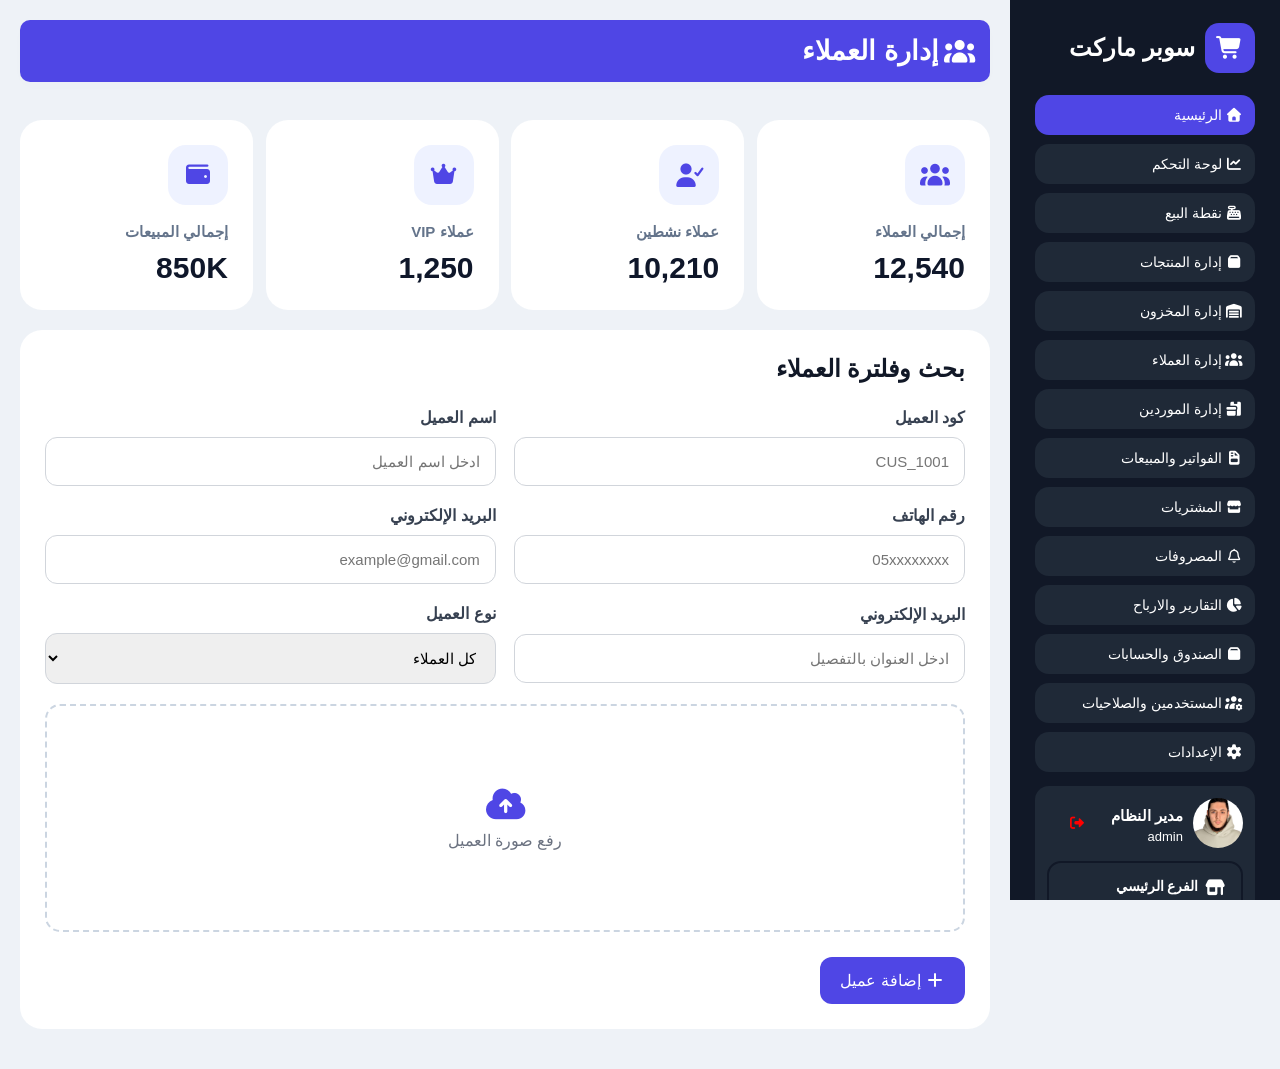
==== html/customer.html @ a7239fab "Add files via upload" ====
<!doctype html>
<html lang="en">
  <head>
    <meta charset="UTF-8" />
    <meta name="viewport" content="width=device-width, initial-scale=1.0" />
    <title>Customer Management - إدارة العملاء</title>
    <link rel="stylesheet" href="../css/all.min.css" />
    <link rel="stylesheet" href="../css/customer_style.css" />
    <link rel="stylesheet" href="../css/customer_layout.css" />
    <link rel="stylesheet" href="../css/customer_media_quarey.css" />
  </head>
  <body>
    <div id="customer">
      <div class="container">
        <div class="inner">
          <iframe
            src="sidebar.html"
            frameborder="0"
            title="sidebar"
            scrolling="no"
          ></iframe>
          <div class="content">
            <div class="header">
              <div class="titel">
                <i class="fa-solid fa-users"></i>
                <h2>إدارة العملاء</h2>
              </div>
        <!-- <div class="used-name">
                <i class="fa-solid fa-user"></i>
                <span> مدير النظام</span>
            </div> -->
            </div>
            <div class="cards">
                <div class="card lg-49 xl-24">
                    <div class="card-icon">
                        <i class="fa-solid fa-users"></i> 
                    </div>
                    <h3>إجمالي العملاء</h3>
                    <p>12,540</p>
                </div>
                <div class="card lg-49 xl-24">
                    <div class="card-icon">
                        <i class="fa-solid fa-user-check"></i>
                    </div>
                    <h3>عملاء نشطين</h3>
                    <p>10,210</p>
                </div>
                <div class="card lg-49 xl-24">
                    <div class="card-icon">
                        <i class="fa-solid fa-crown"></i> 
                    </div>
                    <h3>عملاء VIP</h3>
                    <p>1,250</p>
                </div>
                <div class="card lg-49 xl-24">
                    <div class="card-icon">
                        <i class="fa-solid fa-wallet"></i> 
                    </div>
                    <h3>إجمالي المبيعات</h3>
                    <p>850K</p>
                </div>
            </div>
            <div class="filters">
                <div class="titel">
                    <h3>بحث وفلترة العملاء</h3>
                </div>
                <div class="filter">
                    <div class="input-group lg-49">
                        <label for="cus-code">كود العميل</label>
                        <input type="search" id="cus-code" placeholder="CUS_1001">
                    </div>
                    <div class="input-group lg-49">
                        <label for="cus-name">اسم العميل</label>
                        <input type="search" id="cus-name" placeholder="ادخل اسم العميل">
                    </div>
                    <div class="input-group lg-49">
                        <label for="cus-phone">رقم الهاتف</label>
                        <input type="tel" id="cus-phone" placeholder="05xxxxxxxx" min="9" max="12" dir="rtl">
                    </div>
                    <div class="input-group lg-49">
                        <label for="cus-email">البريد الإلكتروني</label>
                        <input type="email" id="cus-email" placeholder="example@gmail.com">
                    </div>
                    <div class="input-group lg-49">
                        <label for="cus-location">البريد الإلكتروني</label>
                        <input type="search" id="cus-location" placeholder="ادخل العنوان بالتفصيل">
                    </div>
                    <div class="input-group lg-49">
                        <label for="cus-type">نوع العميل</label>
                        <select name="cus-type" id="cus-type">
                            <option value="cus-all">كل العملاء</option>
                            <option value="cus-regular">عميل عادي</option>
                            <option value="cus-VIP">VIP</option>
                        </select>
                    </div>
                    <div class="upload-img lg-100">
                        <label for="upload-img">
                            <i class="fa-solid fa-cloud-arrow-up"></i>
                            <p>رفع صورة العميل</p>
                        </label>
                        <input type="file" accept="image/*" hidden id="upload-img">
                    </div>
                </div>
                <div class="button">
                    <button type="submit">
                        <i class="fa-solid fa-plus"></i>
                        <span> إضافة عميل</span>
                    </button>
                </div>
            </div>
          </div>
        </div>
      </div>
    </div>
  </body>
</html>
---- css/customer_style.css ----
#customer .container .inner {
    display: flex;
    background-color: #EEF2F7;
}
#customer .container .inner .content {
    padding: 120px 20px 20px 20px;
    flex: 1;
}
#customer .container .inner .content .header {
    background-color: #4F46E5;
    color: #ffffff;
    padding: 15px;
    border-radius: 10px;
    font-size: 18px;
    display: flex;
    margin-bottom: 30px;
    justify-content: space-between;
    align-items: center;
    position: fixed;
    top: 20px;
    left: 20px;
    right: 290px;
    z-index: 1000;
    box-shadow: 0 4px 15px rgba(0,0,0,0.01);
}
#customer .container .inner .content .header .titel {
    display: flex;
    justify-content: center;
    align-items: center;
}
#customer .container .inner .content .header .titel i {
    font-size: 25px;
    margin-left: 5px;
}
/* #inventory .container .inner .content .header .used-name {
    display: flex;
    justify-content: center;
    align-items: center;
}
#inventory .container .inner .content .header .used-name i {
    width: 40px;
    height: 40px;
    border-radius: 50%;
    background-color: #B3ACEE;
    color: #584DD1;
    display: flex;
    justify-content: center;
    align-items: center;
    margin-left: 5px;
} */
#customer .container .inner .content .cards .card {
    background-color: #ffffff;
    border-radius: 22px;
    padding: 25px;
    margin-bottom: 20px;
    transition: 0.3s;
}
#customer .container .inner .content .cards .card:hover {
    transform: translateY(-5px);
}
#customer .container .inner .content .cards .card .card-icon {
    width: 60px;
    height: 60px;
    font-size: 24px;
    background-color: #eef2ff;
    color: #4F46E5;
    border-radius: 18px;
    display: flex;
    justify-content: center;
    align-items: center;
    margin-bottom: 18px;
}
#customer .container .inner .content .cards .card h3 {
    font-size: 15px;
    color: #64748b;
    margin-bottom: 10px;
}
#customer .container .inner .content .cards .card p {
    font-size: 30px;
    font-weight: 700;
    color: #0f172a;
}
#customer .container .inner .content .filters {
    background-color: #ffffff;
    padding: 25px;
    border-radius: 22px;
    margin-bottom: 20px;
}
#customer .container .inner .content .filters .titel h3 {
    font-size: 24px;
    color: #111827;
    margin-bottom: 25px;
}
#customer .container .inner .content .filters .filter .input-group {
    display: flex;
    flex-direction: column;
    margin-bottom: 20px;
}
#customer .container .inner .content .filters .filter .input-group label {
    color: #374151;
    margin-bottom: 10px;
    font-weight: 600;
}
#customer .container .inner .content .filters .filter .input-group input , select {
    outline: none;
    border: 1px solid #d1d5db;
    border-radius: 12px;
    padding: 15px;
    font-size: 15px;
    transition: 0.3s;
}
#customer .container .inner .content .filters .filter .input-group input:focus ,
#customer .container .inner .content .filters .filter .input-group select:focus {
    border-color: #4F46E5;
    box-shadow: 0 5px 15px #4F46E5;
}
#customer .container .inner .content .filters .filter .upload-img {
    text-align: center;
    border: 2px dashed #cbd5e1;
    padding: 80px 40px;
    border-radius: 15px;
    color: #6b7280;
    margin-bottom: 25px;
}
#customer .container .inner .content .filters .filter .upload-img i {
    font-size: 35px;
    margin-bottom: 10px;
    color: #4F46E5;
}
#customer .container .inner .content .filters .button button {
    border: none;
    padding: 14px 20px;
    font-size: 16px;
    border-radius: 12px;
    color: #ffffff;
    background-color: #4F46E5;
}
#customer .container .inner .content .filters .button button:hover {
    background-color: #4338ca;
}
---- css/customer_layout.css ----
* , ::after , ::before {
    box-sizing: border-box;
    margin: 0;
    padding: 0;
}
body {
    font-family:Tahoma, sans-serif , 'Cairo',sans-serif;
    direction: rtl;
}
ul {
    list-style: none;
}
a {
    text-decoration: none;
    color: black;
}
.w-100 {
    width: 100%;
}
img {
    display: block;
}
.container {
    width: 100%;
    margin: auto;
}
.d-flex {
    display: flex;
}
.flex-wrap {
    flex-wrap: wrap;
}
iframe {
width: 270px;
background-color: #111827;
display: block;
height: 100vh;
position: sticky;
top: 0;
}
---- css/customer_media_quarey.css ----
@media screen and (min-width:1024px) {
    .lg-100 {
        width: 100%;
    }
    .lg-49 {
        width: 49%;
    }
    #customer .container .inner .content .cards {
        display: flex;
        flex-wrap: wrap;
        justify-content: space-between;
        align-items: center;
    }
    #customer .container .inner .content .filters .filter {
        display: flex;
        flex-wrap: wrap;
        justify-content: space-between;
        align-items: center;
    }
}
@media screen and (min-width:1280px) {
    .xl-24 {
        width: 24%;
    }
}
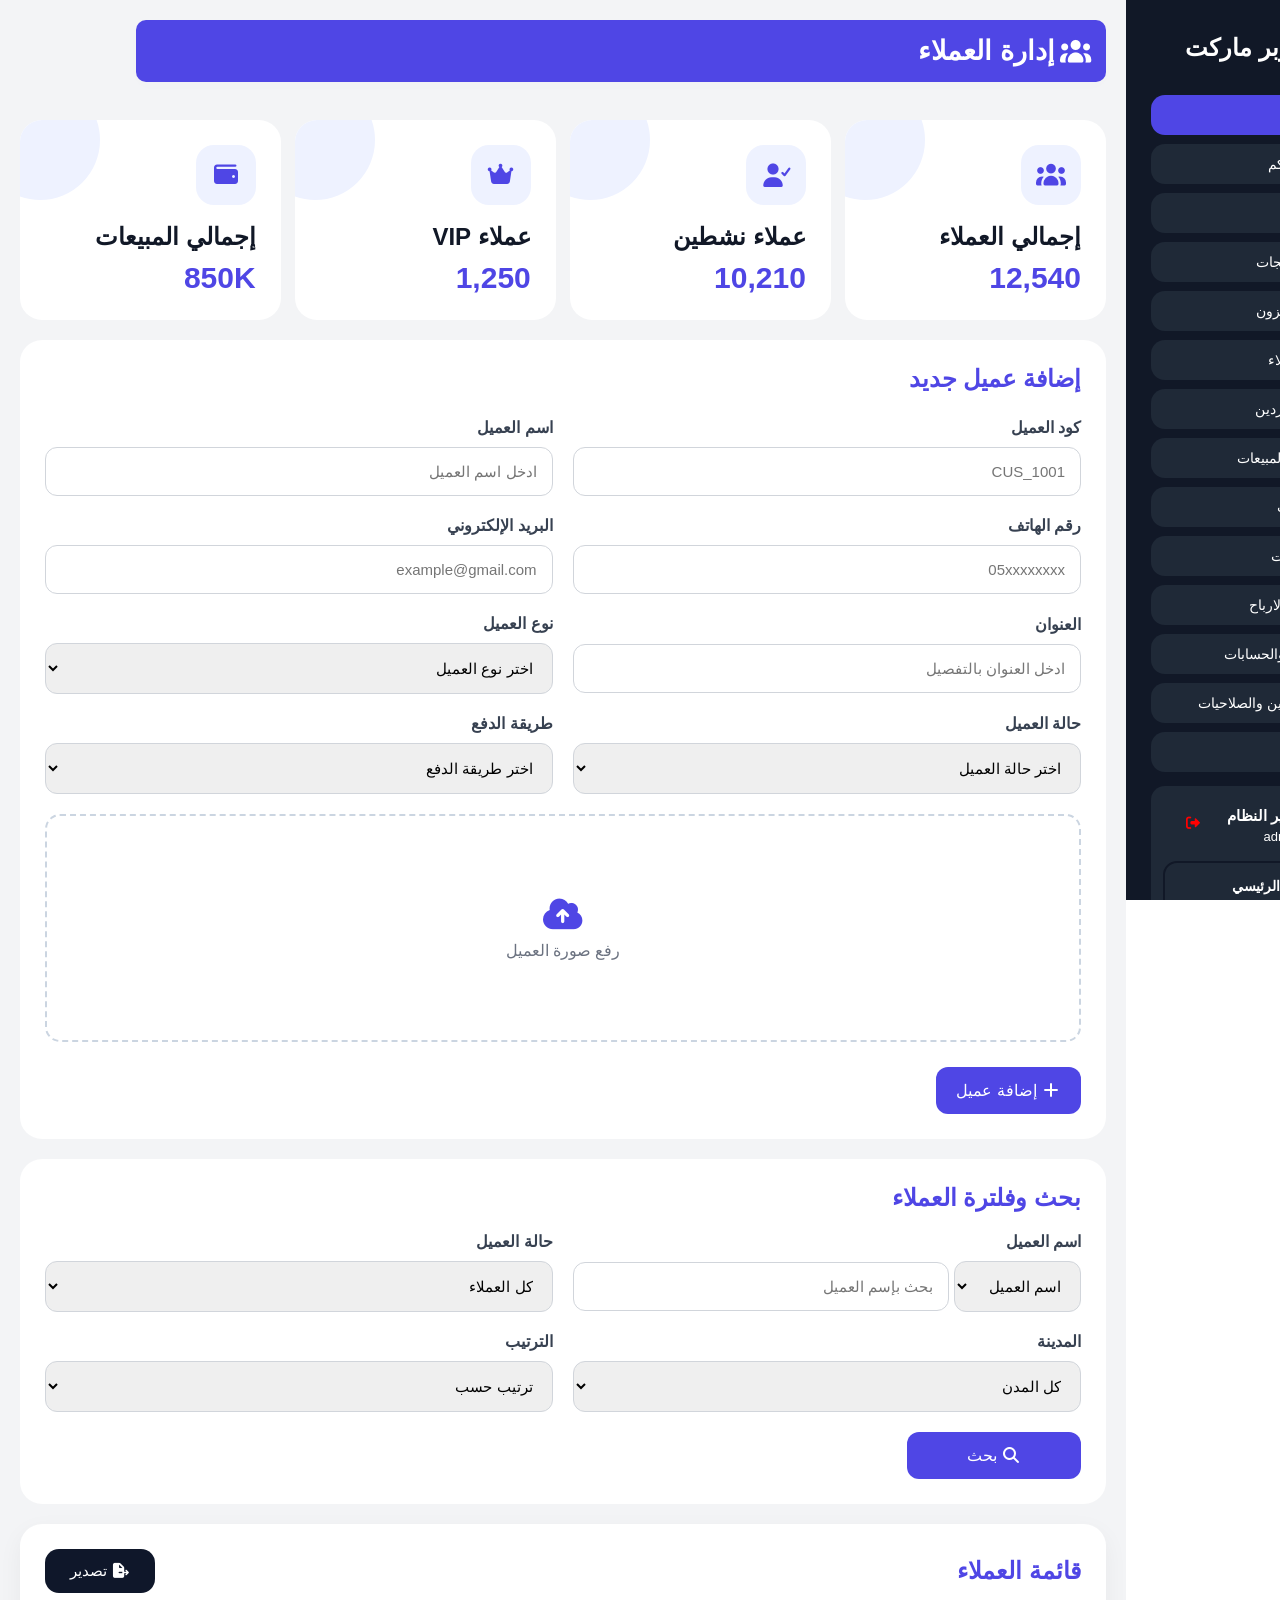
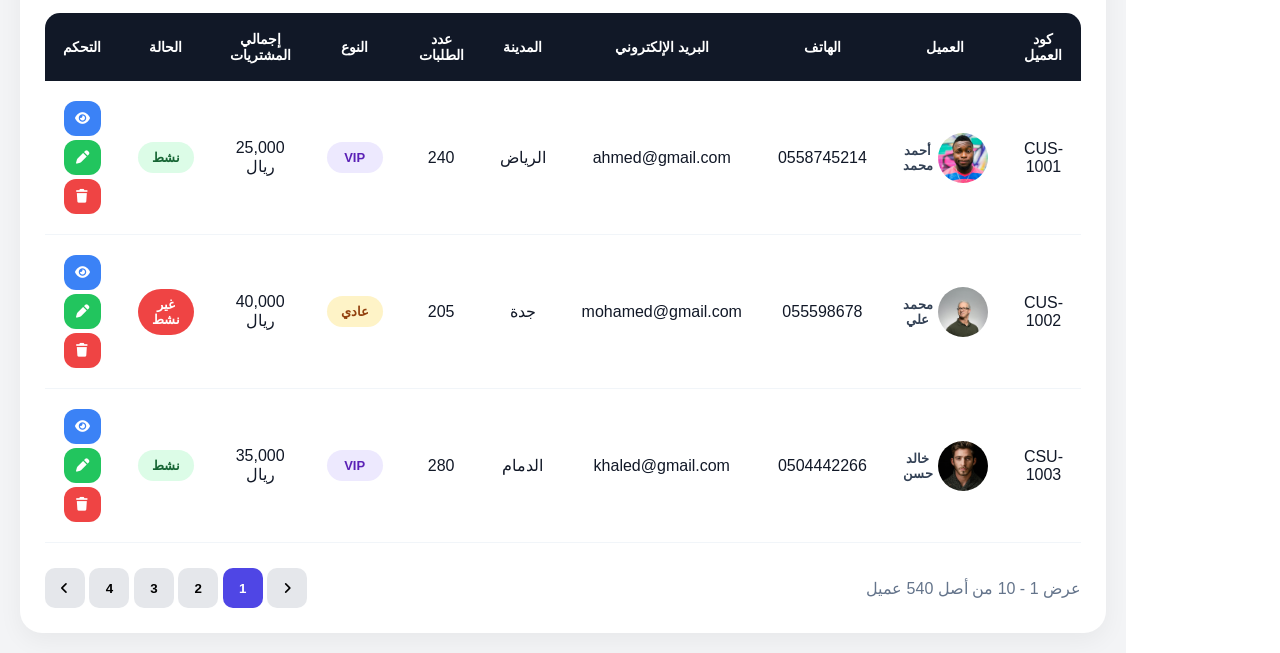
==== commit d13c8f9b: "Add files via upload" ====
--- a/html/customer.html
+++ b/html/customer.html
@@ -25,87 +25,332 @@
                 <i class="fa-solid fa-users"></i>
                 <h2>إدارة العملاء</h2>
               </div>
-        <!-- <div class="used-name">
+              <!-- <div class="used-name">
                 <i class="fa-solid fa-user"></i>
                 <span> مدير النظام</span>
             </div> -->
             </div>
             <div class="cards">
-                <div class="card lg-49 xl-24">
-                    <div class="card-icon">
-                        <i class="fa-solid fa-users"></i> 
+              <div class="card lg-49 xl-24">
+                <div class="card-icon">
+                  <i class="fa-solid fa-users"></i>
+                </div>
+                <h3>إجمالي العملاء</h3>
+                <p>12,540</p>
+              </div>
+              <div class="card lg-49 xl-24">
+                <div class="card-icon">
+                  <i class="fa-solid fa-user-check"></i>
+                </div>
+                <h3>عملاء نشطين</h3>
+                <p>10,210</p>
+              </div>
+              <div class="card lg-49 xl-24">
+                <div class="card-icon">
+                  <i class="fa-solid fa-crown"></i>
+                </div>
+                <h3>عملاء VIP</h3>
+                <p>1,250</p>
+              </div>
+              <div class="card lg-49 xl-24">
+                <div class="card-icon">
+                  <i class="fa-solid fa-wallet"></i>
+                </div>
+                <h3>إجمالي المبيعات</h3>
+                <p>850K</p>
+              </div>
+            </div>
+            <div class="add-customers">
+              <div class="titel">
+                <h3>إضافة عميل جديد</h3>
+              </div>
+              <div class="customer">
+                <div class="input-group lg-49">
+                  <label for="cus-code">كود العميل</label>
+                  <input type="search" id="cus-code" placeholder="CUS_1001" />
+                </div>
+                <div class="input-group lg-49">
+                  <label for="cus-name">اسم العميل</label>
+                  <input
+                    type="search"
+                    id="cus-name"
+                    placeholder="ادخل اسم العميل"
+                  />
+                </div>
+                <div class="input-group lg-49">
+                  <label for="cus-phone">رقم الهاتف</label>
+                  <input
+                    type="tel"
+                    id="cus-phone"
+                    placeholder="05xxxxxxxx"
+                    min="9"
+                    max="12"
+                    dir="rtl"
+                  />
+                </div>
+                <div class="input-group lg-49">
+                  <label for="cus-email">البريد الإلكتروني</label>
+                  <input
+                    type="email"
+                    id="cus-email"
+                    placeholder="example@gmail.com"
+                  />
+                </div>
+                <div class="input-group lg-49">
+                  <label for="cus-location">العنوان</label>
+                  <input
+                    type="search"
+                    id="cus-location"
+                    placeholder="ادخل العنوان بالتفصيل"
+                  />
+                </div>
+                <div class="input-group lg-49">
+                  <label for="cus-type">نوع العميل</label>
+                  <select name="cus-type" id="cus-type">
+                    <option value="cus-all" disabled hidden selected>اختر نوع العميل</option>
+                    <option value="cus-regular">عميل عادي</option>
+                    <option value="cus-VIP">VIP</option>
+                  </select>
+                </div>
+                <div class="input-group lg-49">
+                  <label for="cus-status">حالة العميل</label>
+                  <select name="cus-status" id="cus-status">
+                    <option value="cus-all" disabled selected hidden>اختر حالة العميل</option>
+                    <option value="cus-active">نشط</option>
+                    <option value="cus-inactive">غير نشط</option>
+                  </select>
+                </div>
+                <div class="input-group lg-49">
+                  <label for="cus-pay">طريقة الدفع</label>
+                  <select name="cus-pay" id="cus-pay">
+                    <option value="cus-all" disabled selected hidden>اختر طريقة الدفع</option>
+                    <option value="cus-cash">كاش</option>
+                    <option value="cus-visa">فيزا</option>
+                    <option value="cus-mobile-cash">فودافون كاش</option>
+                  </select>
+                </div>
+                <div class="upload-img lg-100">
+                  <label for="upload-img">
+                    <i class="fa-solid fa-cloud-arrow-up"></i>
+                    <p>رفع صورة العميل</p>
+                  </label>
+                  <input type="file" accept="image/*" hidden id="upload-img" />
+                </div>
+              </div>
+              <div class="button">
+                <button type="submit">
+                  <i class="fa-solid fa-plus"></i>
+                  <span> إضافة عميل</span>
+                </button>
+              </div>
+            </div>
+            <div class="filters">
+              <div class="titel">
+                <h3>بحث وفلترة العملاء</h3>
+              </div>
+              <div class="filter">
+                <div class="input-filter lg-49">
+                  <label for="name">اسم العميل</label>
+                  <div class="type-filter">
+                    <select name="name" id="name">
+                      <option value="code">كود العميل</option>
+                      <option value="name" selected>اسم العميل</option>
+                      <option value="phone">رقم الهاتف</option>
+                    </select>
+                    <input
+                      type="search"
+                      id="input-name"
+                      placeholder="بحث بإسم العميل"
+                    />
+                  </div>
+                </div>
+                <div class="input-filter lg-49">
+                  <label for="type">حالة العميل</label>
+                  <select name="type" id="type">
+                    <option value="all" selected>كل العملاء</option>
+                    <option value="regular">عميل عادي</option>
+                    <option value="ivp">VIP</option>
+                  </select>
+                </div>
+                <div class="input-filter lg-49">
+                  <label for="city">المدينة</label>
+                  <select name="city" id="city">
+                    <option value="all-city" selected>كل المدن</option>
+                    <option value="city-elreid">الرياض</option>
+                    <option value="city-jaddah">جدة</option>
+                  </select>
+                </div>
+                <div class="input-filter lg-49">
+                  <label for="filter-order">الترتيب</label>
+                  <select name="filter-order" id="filter-order">
+                    <option value="all-order">ترتيب حسب</option>
+                    <option value="lastes-order">الأحدث</option>
+                    <option value="most-buoght">الأكثر شراء</option>
+                  </select>
+                </div>
+              </div>
+              <div class="button">
+                <button type="submit">
+                    <i class="fa-solid fa-magnifying-glass"></i>
+                    <span>بحث</span>
+                </button>
+              </div>
+            </div>
+            <div class="table-box">
+                <div class="table-header">
+                    <h3>قائمة العملاء</h3>
+                    <button class="export">
+                      <i class="fa-solid fa-file-export"></i>
+                      <span>تصدير</span>
+                    </button>
+                </div>
+                <table>
+                    <thead>
+                        <tr>
+                            <th>كود العميل</th>
+                            <th>العميل</th>
+                            <th>الهاتف</th>
+                            <th>البريد الإلكتروني</th>
+                            <th>المدينة</th>
+                            <th>عدد الطلبات</th>
+                            <th>النوع</th>
+                            <th>إجمالي المشتريات</th>
+                            <th>الحالة</th>
+                            <th>التحكم</th>
+                        </tr>
+                    </thead>
+                    <tbody>
+                        <tr>
+                            <td>CUS-1001</td>
+                            <td>
+                                <div class="cus-img">
+                                <img src="../images/avatar-1.jpg" alt="avatar" w-100>
+                                <h4>أحمد محمد</h4>
+                                </div>
+                            </td>
+                            <td>0558745214</td>
+                            <td>ahmed@gmail.com</td>
+                            <td>الرياض</td>
+                            <td>240</td>
+                            <td>
+                                <div class="vip status">
+                                    <span>VIP</span>
+                                </div>
+                            </td>
+                            <td>25,000 ريال</td>
+                            <td>
+                                <div class="active status">
+                                    <span>نشط</span>
+                                </div>
+                            </td>
+                            <td>
+                                <div class="button-control">
+                                    <button class="view">
+                                        <i class="fa-solid fa-eye"></i>
+                                    </button>
+                                    <button class="edit">
+                                        <i class="fa-solid fa-pen"></i>
+                                    </button>
+                                    <button class="delete">
+                                        <i class="fa-solid fa-trash"></i>
+                                    </button>
+                                </div>
+                            </td>
+                        </tr>
+                        <tr>
+                            <td>CUS-1002</td>
+                            <td>
+                                <div class="cus-img">
+                                    <img src="../images/avatar-2.jpg" alt="avatar" w-100>
+                                    <h4>محمد علي</h4>
+                                </div>
+                            </td>
+                            <td>055598678</td>
+                            <td>mohamed@gmail.com</td>
+                            <td>جدة</td>
+                            <td>205</td>
+                            <td>
+                                <div class="regular status">
+                                    <span>عادي</span>
+                                </div>
+                            </td>
+                            <td>40,000 ريال</td>
+                            <td>
+                                <div class="inactive status">
+                                    <span>غير نشط</span>
+                                </div>
+                            </td>
+                            <td>
+                                <div class="button-control">
+                                    <button class="view">
+                                        <i class="fa-solid fa-eye"></i>
+                                    </button>
+                                    <button class="edit">
+                                        <i class="fa-solid fa-pen"></i>
+                                    </button>
+                                    <button class="delete">
+                                        <i class="fa-solid fa-trash"></i>
+                                    </button>
+                                </div>
+                            </td>
+                        </tr>
+                        <tr>
+                            <td>CSU-1003</td>
+                            <td>
+                                <div class="cus-img">
+                                <img src="../images/avatar-3.jpg" alt="avatar" w-100>
+                                <h4>خالد حسن</h4>
+                                </div>
+                            </td>
+                            <td>0504442266</td>
+                            <td>khaled@gmail.com</td>
+                            <td>الدمام</td>
+                            <td>280</td>
+                            <td>
+                                <div class="vip status">
+                                    <span>VIP</span>
+                                </div>
+                            </td>
+                            <td>35,000 ريال</td>
+                            <td>
+                                <div class="active status">
+                                    <span>نشط</span>
+                                </div>
+                            </td>
+                            <td>
+                                <div class="button-control">
+                                    <button class="view">
+                                        <i class="fa-solid fa-eye"></i>
+                                    </button>
+                                    <button class="edit">
+                                        <i class="fa-solid fa-pen"></i>
+                                    </button>
+                                    <button class="delete">
+                                        <i class="fa-solid fa-trash"></i>
+                                    </button>
+                                </div>
+                            </td>
+                        </tr>
+                    </tbody>
+                </table>
+                <div class="pagination">
+                    <div class="page-count">
+                        <p>
+                            عرض 1 - 10 من أصل 540 عميل
+                        </p>
                     </div>
-                    <h3>إجمالي العملاء</h3>
-                    <p>12,540</p>
-                </div>
-                <div class="card lg-49 xl-24">
-                    <div class="card-icon">
-                        <i class="fa-solid fa-user-check"></i>
+                    <div class="pages">
+                        <button>
+                            <i class="fa-solid fa-angle-right"></i>
+                        </button>
+                        <button class="active">1</button>
+                        <button>2</button>
+                        <button>3</button>
+                        <button>4</button>
+                        <button>
+                            <i class="fa-solid fa-angle-left"></i>
+                        </button>
                     </div>
-                    <h3>عملاء نشطين</h3>
-                    <p>10,210</p>
-                </div>
-                <div class="card lg-49 xl-24">
-                    <div class="card-icon">
-                        <i class="fa-solid fa-crown"></i> 
-                    </div>
-                    <h3>عملاء VIP</h3>
-                    <p>1,250</p>
-                </div>
-                <div class="card lg-49 xl-24">
-                    <div class="card-icon">
-                        <i class="fa-solid fa-wallet"></i> 
-                    </div>
-                    <h3>إجمالي المبيعات</h3>
-                    <p>850K</p>
-                </div>
-            </div>
-            <div class="filters">
-                <div class="titel">
-                    <h3>بحث وفلترة العملاء</h3>
-                </div>
-                <div class="filter">
-                    <div class="input-group lg-49">
-                        <label for="cus-code">كود العميل</label>
-                        <input type="search" id="cus-code" placeholder="CUS_1001">
-                    </div>
-                    <div class="input-group lg-49">
-                        <label for="cus-name">اسم العميل</label>
-                        <input type="search" id="cus-name" placeholder="ادخل اسم العميل">
-                    </div>
-                    <div class="input-group lg-49">
-                        <label for="cus-phone">رقم الهاتف</label>
-                        <input type="tel" id="cus-phone" placeholder="05xxxxxxxx" min="9" max="12" dir="rtl">
-                    </div>
-                    <div class="input-group lg-49">
-                        <label for="cus-email">البريد الإلكتروني</label>
-                        <input type="email" id="cus-email" placeholder="example@gmail.com">
-                    </div>
-                    <div class="input-group lg-49">
-                        <label for="cus-location">البريد الإلكتروني</label>
-                        <input type="search" id="cus-location" placeholder="ادخل العنوان بالتفصيل">
-                    </div>
-                    <div class="input-group lg-49">
-                        <label for="cus-type">نوع العميل</label>
-                        <select name="cus-type" id="cus-type">
-                            <option value="cus-all">كل العملاء</option>
-                            <option value="cus-regular">عميل عادي</option>
-                            <option value="cus-VIP">VIP</option>
-                        </select>
-                    </div>
-                    <div class="upload-img lg-100">
-                        <label for="upload-img">
-                            <i class="fa-solid fa-cloud-arrow-up"></i>
-                            <p>رفع صورة العميل</p>
-                        </label>
-                        <input type="file" accept="image/*" hidden id="upload-img">
-                    </div>
-                </div>
-                <div class="button">
-                    <button type="submit">
-                        <i class="fa-solid fa-plus"></i>
-                        <span> إضافة عميل</span>
-                    </button>
                 </div>
             </div>
           </div>
--- a/css/customer_style.css
+++ b/css/customer_style.css
@@ -1,8 +1,8 @@
 #customer .container .inner {
     display: flex;
-    background-color: #EEF2F7;
 }
 #customer .container .inner .content {
+    background-color: #F3F4F6;
     padding: 120px 20px 20px 20px;
     flex: 1;
 }
@@ -25,19 +25,18 @@
 }
 #customer .container .inner .content .header .titel {
     display: flex;
-    justify-content: center;
     align-items: center;
 }
 #customer .container .inner .content .header .titel i {
     font-size: 25px;
     margin-left: 5px;
 }
-/* #inventory .container .inner .content .header .used-name {
+/* #customer .container .inner .content .header .used-name {
     display: flex;
     justify-content: center;
     align-items: center;
 }
-#inventory .container .inner .content .header .used-name i {
+#customer .container .inner .content .header .used-name i {
     width: 40px;
     height: 40px;
     border-radius: 50%;
@@ -53,7 +52,19 @@
     border-radius: 22px;
     padding: 25px;
     margin-bottom: 20px;
+    position: relative;
+    overflow: hidden;
     transition: 0.3s;
+}
+#customer .container .inner .content .cards .card::before {
+    content: "";
+    width: 120px;
+    height: 120px;
+    background-color: #eef2ff;
+    border-radius: 50%;
+    top: -40px;
+    left: -40px;
+    position: absolute;
 }
 #customer .container .inner .content .cards .card:hover {
     transform: translateY(-5px);
@@ -71,37 +82,38 @@
     margin-bottom: 18px;
 }
 #customer .container .inner .content .cards .card h3 {
-    font-size: 15px;
-    color: #64748b;
+    font-size: 24px;
+    color: #111827;
     margin-bottom: 10px;
 }
 #customer .container .inner .content .cards .card p {
     font-size: 30px;
     font-weight: 700;
-    color: #0f172a;
-}
-#customer .container .inner .content .filters {
+    color: #4F46E5;
+}
+#customer .container .inner .content .add-customers {
     background-color: #ffffff;
     padding: 25px;
     border-radius: 22px;
     margin-bottom: 20px;
 }
-#customer .container .inner .content .filters .titel h3 {
-    font-size: 24px;
-    color: #111827;
+#customer .container .inner .content .add-customers .titel h3 {
+    font-size: 24px;
+    color: #4F46E5;
     margin-bottom: 25px;
 }
-#customer .container .inner .content .filters .filter .input-group {
+#customer .container .inner .content .add-customers .customer .input-group {
     display: flex;
     flex-direction: column;
     margin-bottom: 20px;
 }
-#customer .container .inner .content .filters .filter .input-group label {
+#customer .container .inner .content .add-customers .customer .input-group label {
     color: #374151;
     margin-bottom: 10px;
     font-weight: 600;
 }
-#customer .container .inner .content .filters .filter .input-group input , select {
+#customer .container .inner .content .add-customers .customer .input-group input , 
+#customer .container .inner .content .add-customers .customer .input-group select {
     outline: none;
     border: 1px solid #d1d5db;
     border-radius: 12px;
@@ -109,12 +121,12 @@
     font-size: 15px;
     transition: 0.3s;
 }
-#customer .container .inner .content .filters .filter .input-group input:focus ,
-#customer .container .inner .content .filters .filter .input-group select:focus {
+#customer .container .inner .content .add-customers .customer .input-group input:focus ,
+#customer .container .inner .content .add-customers .customer .input-group select:focus {
     border-color: #4F46E5;
     box-shadow: 0 5px 15px #4F46E5;
 }
-#customer .container .inner .content .filters .filter .upload-img {
+#customer .container .inner .content .add-customers .customer .upload-img {
     text-align: center;
     border: 2px dashed #cbd5e1;
     padding: 80px 40px;
@@ -122,12 +134,12 @@
     color: #6b7280;
     margin-bottom: 25px;
 }
-#customer .container .inner .content .filters .filter .upload-img i {
+#customer .container .inner .content .add-customers .customer .upload-img i {
     font-size: 35px;
     margin-bottom: 10px;
     color: #4F46E5;
 }
-#customer .container .inner .content .filters .button button {
+#customer .container .inner .content .add-customers .button button {
     border: none;
     padding: 14px 20px;
     font-size: 16px;
@@ -135,6 +147,187 @@
     color: #ffffff;
     background-color: #4F46E5;
 }
+#customer .container .inner .content .add-customers .button button:hover {
+    background-color: #4338ca;
+}
+#customer .container .inner .content .filters {
+    background-color: #ffffff;
+    padding: 25px;
+    border-radius: 22px;
+    margin-bottom: 20px;
+}
+#customer .container .inner .content .filters .titel h3 {
+    color: #4F46E5;
+    font-size: 24px;
+    margin-bottom: 20px;
+}
+#customer .container .inner .content .filters .filter .input-filter {
+    display: flex;
+    flex-direction: column;
+    margin-bottom: 20px;
+}
+#customer .container .inner .content .filters .filter .input-filter label {
+    color: #374151;
+    font-weight: 600;
+    margin-bottom: 10px;
+}
+#customer .container .inner .content .filters .filter .input-filter .type-filter select {
+    width: 25%;
+}
+#customer .container .inner .content .filters .filter .input-filter .type-filter input {
+    width: 74%;
+}
+#customer .container .inner .content .filters .filter .input-filter .type-filter {
+    display: flex;
+    justify-content: space-between;
+    flex: 1;
+}
+#customer .container .inner .content .filters .filter .input-filter input , 
+#customer .container .inner .content .filters .filter .input-filter select {
+    outline: none;
+    border: 1px solid #d1d5db;
+    padding: 15px;
+    border-radius: 12px;
+    font-size: 15px;
+}
+#customer .container .inner .content .filters .filter .input-filter input:focus , 
+#customer .container .inner .content .filters .filter .input-filter select:focus {
+    border-color: #4F46E5;
+    box-shadow: 0 5px 15px #4F46E5;
+}
+#customer .container .inner .content .filters .button button {
+    background-color: #4F46E5;
+    padding: 14px 30px;
+    border-radius: 12px;
+    font-size: 16px;
+    color: #ffffff;
+    border: none;
+}
 #customer .container .inner .content .filters .button button:hover {
     background-color: #4338ca;
+}
+#customer .container .inner .content .table-box {
+    background-color: #ffffff;
+    padding: 25px;
+    border-radius: 22px;
+    box-shadow: 0 8px 25px rgba(0,0,0,0.05);
+}
+#customer .container .inner .content .table-box .table-header {
+    display: flex;
+    flex-wrap: wrap;
+    justify-content: space-between;
+    align-items: center;
+    margin-bottom: 20px;
+}
+#customer .container .inner .content .table-box .table-header h3 {
+    font-size: 24px;
+    color: #4F46E5;
+}
+#customer .container .inner .content .table-box .table-header button.export {
+    border: none;
+    padding: 13px 25px;
+    border-radius: 14px;
+    color: #ffffff;
+    font-size: 15px;
+    margin-right: 10px;
+    background-color: #0f172a;
+}
+#customer .container .inner .content .table-box table {
+    width: 100%;
+    border-collapse: collapse;
+    background-color: #111827;
+    color: #ffffff;
+    border-top-left-radius: 15px;
+    border-top-right-radius: 15px;
+}
+#customer .container .inner .content .table-box table thead th  {
+    padding: 18px;
+    font-size: 14px;
+    text-align: center;
+}
+#customer .container .inner .content .table-box table tbody td {
+    background-color: #ffffff;
+    color: #111827;
+    padding: 18px;
+    border-bottom: 1px solid #f1f5f9;
+    text-align: center;
+}
+
+#customer .container .inner .content .table-box table tbody .cus-img {
+    display: flex;
+    justify-content: center;
+    align-items: center;
+}
+#customer .container .inner .content .table-box table tbody .cus-img img {
+    width: 50px;
+    height: 50px;
+    border-radius: 50%;
+    margin-left: 5px;
+}
+#customer .container .inner .content .table-box table tbody .cus-img h4 {
+    font-size: 13px;
+    color: #334155;
+}
+#customer .container .inner .content .table-box table tbody .status {
+    border-radius: 30px;
+    padding: 8px 14px;
+    font-weight: 700;
+    font-size: 13px;
+}
+#customer .container .inner .content .table-box table tbody .vip {
+    background-color: #EDE9FE;
+    color: #5B21B6;
+}
+#customer .container .inner .content .table-box table tbody .regular {
+    background-color: #FEF3C7;
+    color: #92400E;
+}
+#customer .container .inner .content .table-box table tbody .active {
+    background-color: #dcfce7;
+    color: #166534;
+}
+#customer .container .inner .content .table-box table tbody .inactive {
+    background-color: #EF4444;
+    color: #ffffff;
+}
+#customer .container .inner .content .table-box table tbody .button-control button {
+    padding: 10px;
+    border-radius: 12px;
+    margin: 2px 1px;
+    color: #ffffff;
+    border: none;
+}
+#customer .container .inner .content .table-box table tbody .button-control button.view {
+    background-color: #3B82F6;
+}
+#customer .container .inner .content .table-box table tbody .button-control button.edit {
+    background-color: #22C55E;
+}
+#customer .container .inner .content .table-box table tbody .button-control button.delete {
+    background-color: #EF4444;
+}
+#customer .container .inner .content .pagination {
+    display: flex;
+    justify-content: space-between;
+    align-items: center;
+    margin-top: 25px;
+}
+#customer .container .inner .content .pagination .page-count p {
+color: #64748b;
+}
+#customer .container .inner .content .pagination .pages button {
+    width: 40px;
+    height: 40px;
+    background-color: #e5e7eb;
+    border-radius: 10px;
+    font-weight: 700;
+    border: none;
+}
+#customer .container .inner .content .pagination .pages button.active {
+    background-color: #4F46E5;
+    color: #ffffff;
+}
+#customer .container .inner .content .pagination .pages button:hover {
+    background-color: #4F46E5;
+    color: #ffffff;
 }
--- a/css/customer_media_quarey.css
+++ b/css/customer_media_quarey.css
@@ -11,15 +11,30 @@
         justify-content: space-between;
         align-items: center;
     }
+    #customer .container .inner .content .add-customers .customer {
+        display: flex;
+        flex-wrap: wrap;
+        justify-content: space-between;
+        align-items: center;
+    }
     #customer .container .inner .content .filters .filter {
         display: flex;
         flex-wrap: wrap;
         justify-content: space-between;
         align-items: center;
     }
+    #customer .container .inner .content .filters .filter .type-filter {
+        display: flex;
+        justify-content: space-between;
+        align-items: center;
+
+    }
 }
 @media screen and (min-width:1280px) {
     .xl-24 {
         width: 24%;
     }
+    #customer .container .inner .content .filters .button button {
+        padding: 14px 60px;
+    }
 }
